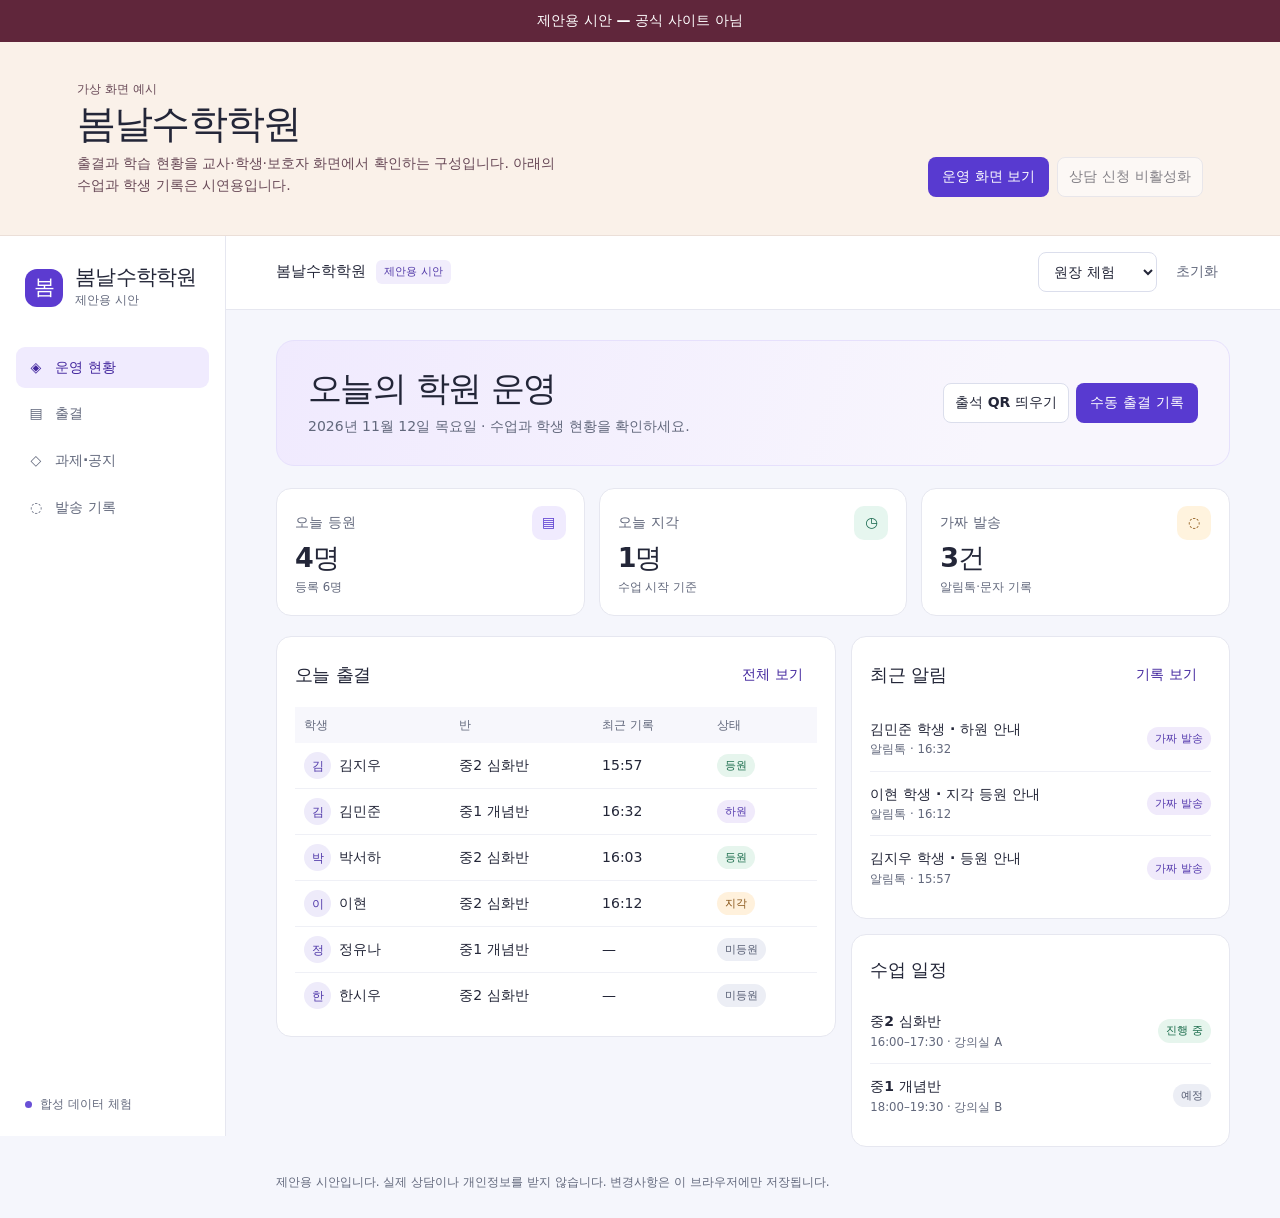
==== bomnal/index.html @ d490b88b "Publish static academy project demonstrations" ====
<!doctype html>
<html lang="ko">
<head>
  <meta charset="utf-8">
  <meta name="viewport" content="width=device-width, initial-scale=1">
  <meta name="robots" content="noindex,nofollow,noarchive,nosnippet">
  <meta name="color-scheme" content="light">
  <meta name="referrer" content="no-referrer">
  <meta http-equiv="Content-Security-Policy" content="default-src 'self'; style-src 'self'; script-src 'self'; img-src 'self'; media-src 'self' blob:; connect-src 'none'; object-src 'none'; form-action 'none'; base-uri 'none'">
  <meta name="description" content="봄날수학학원 제안용 시안입니다. 공식 사이트가 아니며 실제 상담을 받지 않습니다.">
  <title>봄날수학학원 · 제안용 시안</title>
  <link rel="stylesheet" href="../style.css">
  <script src="../assets/qr-vendor.js" defer></script>
  <script src="../demo.js" defer></script>
</head>
<body data-demo="bomnal">
  <a class="skip" href="#content">본문으로 이동</a>
  <div class="proposal-banner">제안용 시안 — 공식 사이트 아님</div>
  <section class="proposal-intro" aria-labelledby="proposal-title">
    <div>
      <p class="proposal-label">가상 화면 예시</p>
      <h1 id="proposal-title">봄날수학학원</h1>
      <p>출결과 학습 현황을 교사·학생·보호자 화면에서 확인하는 구성입니다. 아래의 수업과 학생 기록은 시연용입니다.</p>
    </div>
    <div class="proposal-actions">
      <a class="primary proposal-jump" href="#content">운영 화면 보기</a>
      <button class="secondary" type="button" disabled>상담 신청 비활성화</button>
    </div>
  </section>
  <div class="shell">
    <aside class="rail" aria-label="학원 메뉴">
      <div class="brand">
        <span class="monogram" aria-hidden="true">봄</span>
        <div><strong>봄날수학학원</strong><span>제안용 시안</span></div>
      </div>
      <nav class="navigation" id="navigation" aria-label="화면 선택"></nav>
      <div class="rail-foot"><span class="demo-dot" aria-hidden="true"></span>합성 데이터 체험</div>
    </aside>
    <div class="workspace">
      <header class="topbar">
        <div class="school"><strong>봄날수학학원</strong><span>제안용 시안</span></div>
        <div class="top-actions">
          <label for="role" class="sr-only">체험 역할</label>
          <select id="role">
            <option value="owner">원장 체험</option>
            <option value="teacher">선생님 체험</option>
            <option value="student">학생 체험</option>
            <option value="parent">보호자 체험</option>
          </select>
          <button id="reset" class="ghost" type="button">초기화</button>
        </div>
      </header>
      <main id="content" tabindex="-1"></main>
      <footer>제안용 시안입니다. 실제 상담이나 개인정보를 받지 않습니다. 변경사항은 이 브라우저에만 저장됩니다.</footer>
    </div>
  </div>
  <dialog id="dialog" aria-labelledby="dialog-title"></dialog>
  <div id="feedback" class="toast" role="status" aria-live="polite" hidden></div>
  <noscript>데모 화면을 보려면 브라우저에서 JavaScript를 켜 주세요.</noscript>
</body>
</html>
---- style.css ----
:root {
  color: #232638;
  background: #f5f6fc;
  font: 14px/1.55 Inter, Pretendard, "Noto Sans KR", "Malgun Gothic", system-ui, sans-serif;
  font-synthesis: none;
  --ink: #232638;
  --muted: #62687c;
  --purple: #583ad0;
  --purple-dark: #43279e;
  --tint: #f0ebfe;
  --line: #e6e7f0;
  --white: #fff;
}
*, *::before, *::after { box-sizing: border-box; }
body { margin: 0; }
button, select { font: inherit; }
button, select { cursor: pointer; }
button:focus-visible, select:focus-visible, a:focus-visible { outline: 3px solid #7056de; outline-offset: 3px; }
button[disabled] { cursor: default; opacity: .55; }
button { min-height: 39px; }
h1, h2, h3, p { margin: 0; }
a { color: inherit; }
.sr-only, .skip:not(:focus) { position: absolute; width: 1px; height: 1px; padding: 0; clip-path: inset(50%); overflow: hidden; white-space: nowrap; }
.skip:focus { position: fixed; z-index: 4; left: 12px; top: 12px; padding: 10px 14px; background: white; }
.proposal-banner { position: sticky; top: 0; z-index: 2; padding: 10px 16px; color: #fff; background: #60263b; text-align: center; font-size: 14px; font-weight: 780; }
.proposal-intro { padding: clamp(20px, 4vw, 38px) clamp(16px, 6vw, 78px); border-bottom: 1px solid #ebdfd8; background: #faf1e9; display: flex; flex-wrap: wrap; align-items: end; justify-content: space-between; gap: 16px; }
.proposal-intro h1 { margin: 4px 0 6px; font-size: clamp(25px, 5vw, 39px); line-height: 1.15; letter-spacing: -.045em; }
.proposal-intro p { max-width: 54ch; color: #684957; }
.proposal-label { font-weight: 760; font-size: 12px; }
.proposal-actions { display: flex; align-items: center; flex-wrap: wrap; gap: 8px; }
.proposal-jump { display: inline-block; text-decoration: none; }
[data-demo="bomnal"] .rail { top: 41px; }
[data-demo="bomnal"] #content { scroll-margin-top: 48px; }
.shell { min-height: 100vh; display: grid; grid-template-columns: 226px minmax(0, 1fr); }
.rail { position: sticky; top: 0; height: 100vh; display: flex; flex-direction: column; padding: 29px 16px 22px; background: #fff; border-right: 1px solid var(--line); }
.brand { display: flex; align-items: center; gap: 12px; margin: 0 9px 36px; }
.brand strong { display: block; line-height: 1.16; font-size: 21px; letter-spacing: -.035em; }
.brand div span, .rail-foot { font-size: 12px; color: var(--muted); }
.monogram { display: grid; place-items: center; width: 38px; height: 38px; border-radius: 12px; background: #5c3bd0; color: white; font: 800 21px/1 system-ui, sans-serif; }
.navigation { display: grid; gap: 5px; }
.nav-button { border: 0; padding: 10px 12px; border-radius: 9px; background: transparent; color: var(--muted); display: flex; align-items: center; gap: 11px; text-align: left; white-space: nowrap; font-weight: 620; }
.nav-button:hover, .nav-button[aria-current="page"] { background: var(--tint); color: var(--purple-dark); }
.nav-button > span { min-width: 16px; text-align: center; }
.rail-foot { margin: auto 9px 0; display: flex; align-items: center; gap: 8px; }
.demo-dot { width: 7px; height: 7px; border-radius: 50%; background: #6950d6; }
.workspace { min-width: 0; }
.topbar { min-height: 74px; padding: 12px clamp(20px, 4vw, 50px); border-bottom: 1px solid var(--line); background: #fff; display: flex; gap: 14px; justify-content: space-between; align-items: center; }
.school { display: flex; gap: 10px; align-items: center; flex-wrap: wrap; }
.school strong { font-size: 15px; }
.school span, .tag { padding: 3px 8px; color: #5239a8; background: #f1edfc; border-radius: 6px; font-size: 11px; font-weight: 740; white-space: nowrap; }
.top-actions { display: flex; gap: 7px; flex-shrink: 0; }
select, .ghost, .secondary { color: var(--ink); border: 1px solid #dbdeec; border-radius: 8px; background: #fff; padding: 8px 11px; font-weight: 650; }
.ghost { border-color: transparent; color: var(--muted); }
.ghost:hover, .secondary:hover { background: #f5f3fd; color: var(--purple-dark); }
.primary, .text-button { border: 1px solid transparent; border-radius: 8px; padding: 8px 13px; font-weight: 730; }
.primary { background: var(--purple); color: #fff; }
.primary:hover { background: var(--purple-dark); }
.text-button { color: var(--purple-dark); background: none; }
.text-button:hover { background: var(--tint); }
.danger { color: #a32b4b; }
#content { max-width: 1320px; padding: 30px clamp(20px, 4vw, 50px) 22px; margin: auto; }
.hero { padding: 27px 31px; border: 1px solid #e6e0fc; border-radius: 18px; background: linear-gradient(105deg, #f0eafe, #f8f6fd 75%); margin-bottom: 22px; display: flex; align-items: center; justify-content: space-between; gap: 18px; }
.hero h1, .page-title { font-size: clamp(23px, 3.1vw, 34px); font-weight: 790; line-height: 1.2; letter-spacing: -.045em; }
.hero p, .subtitle { margin-top: 8px; color: var(--muted); }
.page-head { display: flex; gap: 12px; flex-wrap: wrap; justify-content: space-between; align-items: flex-start; margin: 1px 0 22px; }
.metrics { display: grid; grid-template-columns: repeat(3, minmax(0, 1fr)); gap: 14px; margin: 0 0 20px; }
.metric, .panel { border: 1px solid var(--line); background: var(--white); border-radius: 15px; }
.metric { padding: 17px 18px; }
.metric-top { display: flex; align-items: center; justify-content: space-between; gap: 5px; color: var(--muted); font-weight: 650; }
.metric-icon { display: grid; place-items: center; width: 34px; height: 34px; border-radius: 10px; background: var(--tint); color: var(--purple); flex: none; }
.metric:nth-child(2) .metric-icon { color: #18684e; background: #e6f6ef; }
.metric:nth-child(3) .metric-icon { color: #87500f; background: #fff3de; }
.metric strong { display: block; font-size: 27px; letter-spacing: -.035em; line-height: 1.35; }
.metric small { color: var(--muted); }
.columns { display: grid; grid-template-columns: minmax(0, 1.48fr) minmax(0, 1fr); align-items: start; gap: 15px; }
.panel { min-width: 0; padding: 18px; }
.panel + .panel.stack { margin-top: 15px; }
.panel-head { display: flex; gap: 8px; align-items: center; justify-content: space-between; margin-bottom: 12px; min-height: 34px; }
.panel-head h2 { font-size: 18px; letter-spacing: -.028em; }
.table-scroll { overflow-x: auto; }
table { border-collapse: collapse; width: 100%; text-align: left; white-space: nowrap; }
th { color: var(--muted); background: #f7f7fc; font-size: 12px; font-weight: 680; }
th, td { padding: 9px; }
td { border-bottom: 1px solid #eff0f6; }
tr:last-child td { border-bottom: 0; }
.status { display: inline-flex; align-items: center; border-radius: 20px; padding: 3px 8px; white-space: nowrap; font-size: 11px; font-weight: 780; }
.status.green { color: #176a49; background: #e6f5ed; }
.status.orange { color: #865214; background: #fff1dc; }
.status.purple { color: #553aae; background: #f0eafb; }
.status.neutral { color: #545b71; background: #eceef5; }
.status.red { color: #9b3050; background: #fdebf0; }
.item-list { list-style: none; margin: 0; padding: 0; }
.item { display: flex; gap: 12px; align-items: center; justify-content: space-between; padding: 12px 0; border-bottom: 1px solid #eff0f6; }
.item:last-child { border-bottom: 0; }
.item strong, .item small { display: block; }
.item small, .note, footer { color: var(--muted); }
.item .actions { justify-content: flex-end; }
.actions { display: flex; gap: 7px; align-items: center; flex-wrap: wrap; }
.name { display: flex; align-items: center; gap: 8px; }
.avatar { width: 27px; height: 27px; display: grid; place-items: center; flex: none; border-radius: 50%; background: #eeebfa; color: #4f37a9; font-size: 12px; font-weight: 760; }
.empty { padding: 17px 4px; color: var(--muted); }
.progress { width: 100%; height: 8px; border: 0; border-radius: 12px; appearance: none; background: #ebebf4; }
.progress::-webkit-progress-bar { background: #ebebf4; border-radius: 12px; }
.progress::-webkit-progress-value { background: var(--purple); border-radius: 12px; }
.progress::-moz-progress-bar { background: var(--purple); border-radius: 12px; }
.media-preview { color: #fff; background: radial-gradient(ellipse at 35% 35%, #6d55ce, #2c245f 72%); border-radius: 12px; margin-bottom: 16px; display: grid; place-content: center; min-height: 138px; text-align: center; padding: 14px; }
.media-preview strong { font-size: 19px; }
.media-preview small { color: #eae2fd; }
.mock-qr { width: 130px; height: 130px; border: 8px solid #eeebf7; border-radius: 8px; margin: 0 auto 3px; background: conic-gradient(#403579 25%, #f8f7fc 0 50%, #403579 0 75%, #f8f7fc 0) 0 0 / 15px 15px; }
.live-qr { display: block; width: min(300px, 100%); height: auto; margin-inline: auto; border: 1px solid var(--line); border-radius: 10px; background: #fff; image-rendering: pixelated; }
.qr-camera { display: block; width: 100%; min-height: 160px; max-height: 45vh; aspect-ratio: 4 / 3; object-fit: contain; border-radius: 12px; background: #202139; }
.progress-description { display: flex; justify-content: space-between; gap: 10px; margin-top: 5px; color: var(--muted); font-size: 12px; }
.parent-picker { display: flex; gap: 7px; margin-bottom: 14px; flex-wrap: wrap; }
.parent-picker [aria-pressed="true"] { background: var(--tint); color: var(--purple-dark); border-color: #c9baf1; }
footer { max-width: 1320px; margin: auto; padding: 4px clamp(20px, 4vw, 50px) 27px; font-size: 12px; }
dialog { width: min(480px, calc(100% - 28px)); border: 0; border-radius: 17px; padding: 24px; color: var(--ink); box-shadow: 0 14px 66px #20123b49; }
dialog::backdrop { background: #261d4a75; }
dialog h2 { margin-bottom: 14px; }
dialog .dialog-body { display: grid; gap: 13px; }
dialog label { display: grid; gap: 5px; font-weight: 670; }
dialog .note { font-size: 12px; }
.dialog-actions { display: flex; justify-content: flex-end; gap: 7px; margin-top: 4px; }
.toast { position: fixed; bottom: 20px; right: 20px; z-index: 3; max-width: calc(100% - 40px); background: #29233f; color: white; border-radius: 10px; padding: 12px 16px; box-shadow: 0 6px 24px #24194030; }
@media (max-width: 950px) { .shell { grid-template-columns: 185px minmax(0, 1fr); } .columns { grid-template-columns: minmax(0, 1fr); } }
@media (max-width: 720px) {
  .shell { display: flex; flex-direction: column; }
  .rail { position: static; height: auto; padding: 12px 13px 9px; border: 0; border-bottom: 1px solid var(--line); }
  .brand { margin: 0 0 9px; }
  .brand strong { font-size: 17px; }
  .monogram { width: 31px; height: 31px; border-radius: 9px; font-size: 17px; }
  .navigation { display: flex; overflow-x: auto; padding: 1px 1px 4px; }
  .nav-button { flex: none; padding: 6px 9px; gap: 6px; font-size: 12px; }
  .rail-foot { display: none; }
  .topbar { min-height: 58px; padding: 9px 13px; }
  .school { gap: 3px 6px; }
  .school strong { font-size: 12px; }
  .school span { font-size: 10px; padding: 2px 4px; }
  .top-actions { gap: 3px; }
  .top-actions select, .top-actions button { padding: 6px; font-size: 12px; }
  #content { padding: 18px 13px; }
  .hero { flex-wrap: wrap; padding: 18px; margin-bottom: 14px; }
  .metrics { gap: 6px; margin-bottom: 14px; }
  .metric { padding: 8px; }
  .metric-top { font-size: 11px; }
  .metric strong { font-size: 23px; }
  .metric small { font-size: 10px; }
  .metric-icon { width: 25px; height: 25px; }
  .panel { padding: 13px; }
  footer { padding: 2px 13px 18px; }
}
@media (max-width: 370px) { .metric-icon { display: none; } .school span { display: none; } }
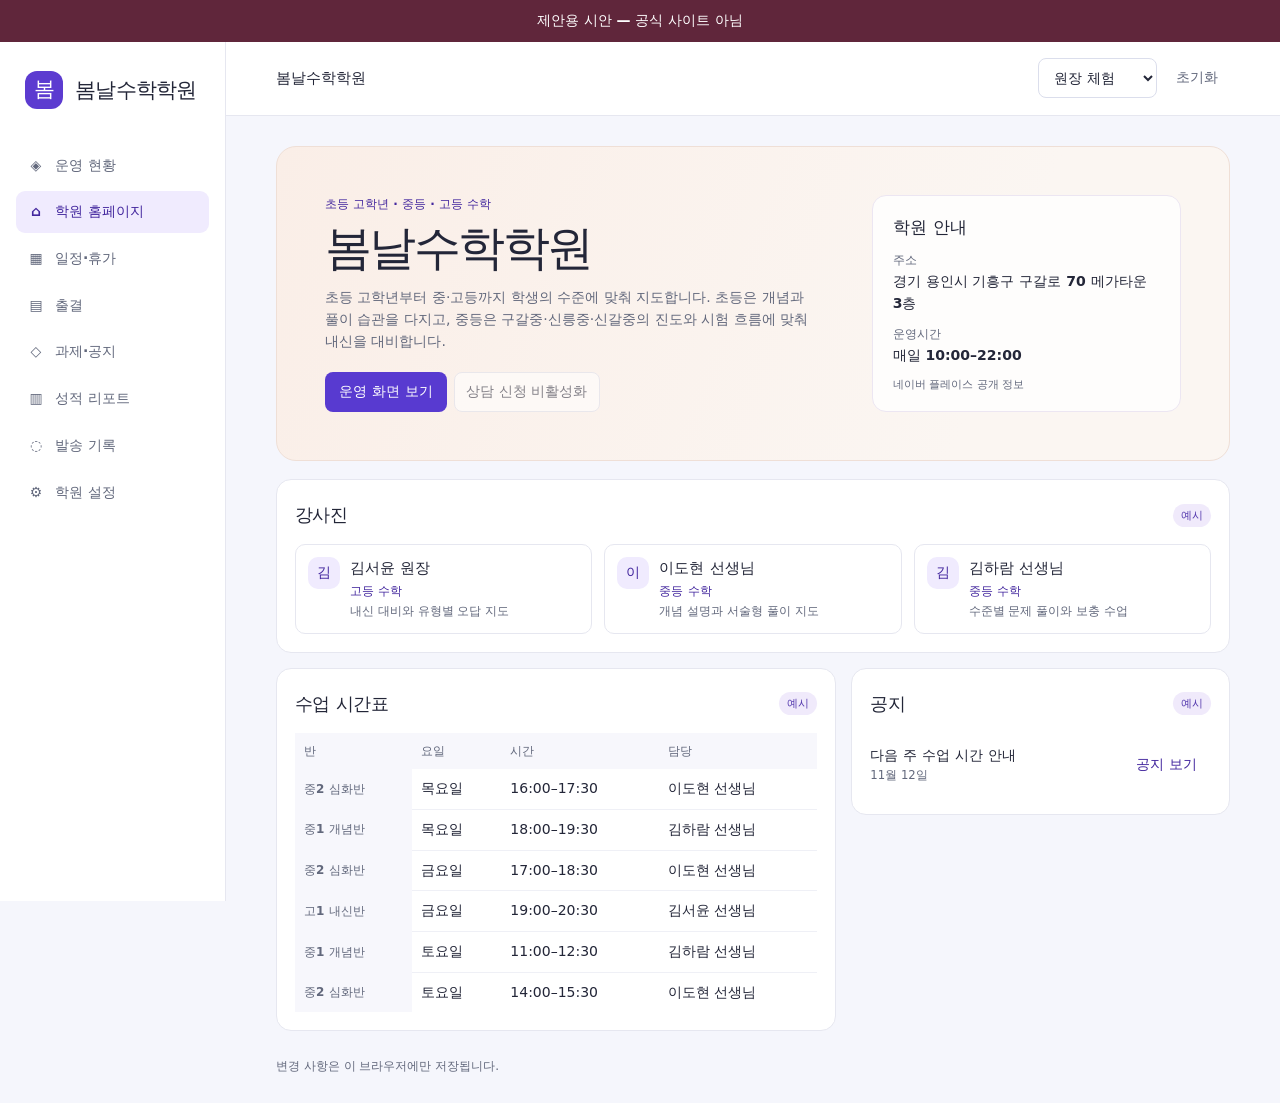
==== commit 11e8f02e: "Expand the academy demonstrations and update the walkthrough" ====
--- a/bomnal/index.html
+++ b/bomnal/index.html
@@ -6,7 +6,7 @@
   <meta name="robots" content="noindex,nofollow,noarchive,nosnippet">
   <meta name="color-scheme" content="light">
   <meta name="referrer" content="no-referrer">
-  <meta http-equiv="Content-Security-Policy" content="default-src 'self'; style-src 'self'; script-src 'self'; img-src 'self'; media-src 'self' blob:; connect-src 'none'; object-src 'none'; form-action 'none'; base-uri 'none'">
+  <meta http-equiv="Content-Security-Policy" content="default-src 'self'; style-src 'self'; script-src 'self'; img-src 'self' blob:; media-src 'self' blob:; connect-src 'none'; object-src 'none'; form-action 'none'; base-uri 'none'">
   <meta name="description" content="봄날수학학원 제안용 시안입니다. 공식 사이트가 아니며 실제 상담을 받지 않습니다.">
   <title>봄날수학학원 · 제안용 시안</title>
   <link rel="stylesheet" href="../style.css">
@@ -16,29 +16,17 @@
 <body data-demo="bomnal">
   <a class="skip" href="#content">본문으로 이동</a>
   <div class="proposal-banner">제안용 시안 — 공식 사이트 아님</div>
-  <section class="proposal-intro" aria-labelledby="proposal-title">
-    <div>
-      <p class="proposal-label">가상 화면 예시</p>
-      <h1 id="proposal-title">봄날수학학원</h1>
-      <p>출결과 학습 현황을 교사·학생·보호자 화면에서 확인하는 구성입니다. 아래의 수업과 학생 기록은 시연용입니다.</p>
-    </div>
-    <div class="proposal-actions">
-      <a class="primary proposal-jump" href="#content">운영 화면 보기</a>
-      <button class="secondary" type="button" disabled>상담 신청 비활성화</button>
-    </div>
-  </section>
   <div class="shell">
     <aside class="rail" aria-label="학원 메뉴">
       <div class="brand">
         <span class="monogram" aria-hidden="true">봄</span>
-        <div><strong>봄날수학학원</strong><span>제안용 시안</span></div>
+        <div><strong>봄날수학학원</strong></div>
       </div>
       <nav class="navigation" id="navigation" aria-label="화면 선택"></nav>
-      <div class="rail-foot"><span class="demo-dot" aria-hidden="true"></span>합성 데이터 체험</div>
     </aside>
     <div class="workspace">
       <header class="topbar">
-        <div class="school"><strong>봄날수학학원</strong><span>제안용 시안</span></div>
+        <div class="school"><strong>봄날수학학원</strong></div>
         <div class="top-actions">
           <label for="role" class="sr-only">체험 역할</label>
           <select id="role">
@@ -51,7 +39,7 @@
         </div>
       </header>
       <main id="content" tabindex="-1"></main>
-      <footer>제안용 시안입니다. 실제 상담이나 개인정보를 받지 않습니다. 변경사항은 이 브라우저에만 저장됩니다.</footer>
+      <footer>변경 사항은 이 브라우저에만 저장됩니다.</footer>
     </div>
   </div>
   <dialog id="dialog" aria-labelledby="dialog-title"></dialog>
--- a/style.css
+++ b/style.css
@@ -13,9 +13,9 @@
 }
 *, *::before, *::after { box-sizing: border-box; }
 body { margin: 0; }
-button, select { font: inherit; }
+button, select, input { font: inherit; }
 button, select { cursor: pointer; }
-button:focus-visible, select:focus-visible, a:focus-visible { outline: 3px solid #7056de; outline-offset: 3px; }
+button:focus-visible, select:focus-visible, input:focus-visible, a:focus-visible, .file-choice:focus-within { outline: 3px solid #7056de; outline-offset: 3px; }
 button[disabled] { cursor: default; opacity: .55; }
 button { min-height: 39px; }
 h1, h2, h3, p { margin: 0; }
@@ -23,26 +23,17 @@
 .sr-only, .skip:not(:focus) { position: absolute; width: 1px; height: 1px; padding: 0; clip-path: inset(50%); overflow: hidden; white-space: nowrap; }
 .skip:focus { position: fixed; z-index: 4; left: 12px; top: 12px; padding: 10px 14px; background: white; }
 .proposal-banner { position: sticky; top: 0; z-index: 2; padding: 10px 16px; color: #fff; background: #60263b; text-align: center; font-size: 14px; font-weight: 780; }
-.proposal-intro { padding: clamp(20px, 4vw, 38px) clamp(16px, 6vw, 78px); border-bottom: 1px solid #ebdfd8; background: #faf1e9; display: flex; flex-wrap: wrap; align-items: end; justify-content: space-between; gap: 16px; }
-.proposal-intro h1 { margin: 4px 0 6px; font-size: clamp(25px, 5vw, 39px); line-height: 1.15; letter-spacing: -.045em; }
-.proposal-intro p { max-width: 54ch; color: #684957; }
-.proposal-label { font-weight: 760; font-size: 12px; }
-.proposal-actions { display: flex; align-items: center; flex-wrap: wrap; gap: 8px; }
-.proposal-jump { display: inline-block; text-decoration: none; }
-[data-demo="bomnal"] .rail { top: 41px; }
-[data-demo="bomnal"] #content { scroll-margin-top: 48px; }
+.general-banner { background: #393067; }
 .shell { min-height: 100vh; display: grid; grid-template-columns: 226px minmax(0, 1fr); }
-.rail { position: sticky; top: 0; height: 100vh; display: flex; flex-direction: column; padding: 29px 16px 22px; background: #fff; border-right: 1px solid var(--line); }
+.rail { position: sticky; top: 41px; height: calc(100dvh - 41px); overflow-y: auto; display: flex; flex-direction: column; padding: 29px 16px 22px; background: #fff; border-right: 1px solid var(--line); }
 .brand { display: flex; align-items: center; gap: 12px; margin: 0 9px 36px; }
 .brand strong { display: block; line-height: 1.16; font-size: 21px; letter-spacing: -.035em; }
-.brand div span, .rail-foot { font-size: 12px; color: var(--muted); }
+.brand div span { font-size: 12px; color: var(--muted); }
 .monogram { display: grid; place-items: center; width: 38px; height: 38px; border-radius: 12px; background: #5c3bd0; color: white; font: 800 21px/1 system-ui, sans-serif; }
 .navigation { display: grid; gap: 5px; }
 .nav-button { border: 0; padding: 10px 12px; border-radius: 9px; background: transparent; color: var(--muted); display: flex; align-items: center; gap: 11px; text-align: left; white-space: nowrap; font-weight: 620; }
 .nav-button:hover, .nav-button[aria-current="page"] { background: var(--tint); color: var(--purple-dark); }
 .nav-button > span { min-width: 16px; text-align: center; }
-.rail-foot { margin: auto 9px 0; display: flex; align-items: center; gap: 8px; }
-.demo-dot { width: 7px; height: 7px; border-radius: 50%; background: #6950d6; }
 .workspace { min-width: 0; }
 .topbar { min-height: 74px; padding: 12px clamp(20px, 4vw, 50px); border-bottom: 1px solid var(--line); background: #fff; display: flex; gap: 14px; justify-content: space-between; align-items: center; }
 .school { display: flex; gap: 10px; align-items: center; flex-wrap: wrap; }
@@ -58,7 +49,7 @@
 .text-button { color: var(--purple-dark); background: none; }
 .text-button:hover { background: var(--tint); }
 .danger { color: #a32b4b; }
-#content { max-width: 1320px; padding: 30px clamp(20px, 4vw, 50px) 22px; margin: auto; }
+#content { max-width: 1320px; padding: 30px clamp(20px, 4vw, 50px) 22px; margin: auto; scroll-margin-top: 48px; }
 .hero { padding: 27px 31px; border: 1px solid #e6e0fc; border-radius: 18px; background: linear-gradient(105deg, #f0eafe, #f8f6fd 75%); margin-bottom: 22px; display: flex; align-items: center; justify-content: space-between; gap: 18px; }
 .hero h1, .page-title { font-size: clamp(23px, 3.1vw, 34px); font-weight: 790; line-height: 1.2; letter-spacing: -.045em; }
 .hero p, .subtitle { margin-top: 8px; color: var(--muted); }
@@ -121,6 +112,44 @@
 dialog .note { font-size: 12px; }
 .dialog-actions { display: flex; justify-content: flex-end; gap: 7px; margin-top: 4px; }
 .toast { position: fixed; bottom: 20px; right: 20px; z-index: 3; max-width: calc(100% - 40px); background: #29233f; color: white; border-radius: 10px; padding: 12px 16px; box-shadow: 0 6px 24px #24194030; }
+.academy-hero { display: grid; grid-template-columns: minmax(0, 1.3fr) minmax(230px, .8fr); gap: clamp(20px, 4vw, 44px); align-items: end; margin-bottom: 18px; padding: clamp(22px, 4vw, 48px); border-radius: 20px; border: 1px solid #e7e0fa; background: linear-gradient(110deg, #ece6fc, #f7f4fb 74%); }
+[data-demo="bomnal"] .academy-hero { background: linear-gradient(110deg, #faeee7, #fbf6f2 74%); border-color: #efdfd6; }
+.academy-hero h1 { margin: 8px 0 12px; font-size: clamp(29px, 5vw, 47px); line-height: 1.15; letter-spacing: -.055em; }
+.academy-hero p { color: var(--muted); max-width: 55ch; }
+.academy-hero .academy-eyebrow { color: var(--purple-dark); font-size: 12px; font-weight: 760; }
+.academy-hero .actions { margin-top: 20px; }
+.academy-card { padding: 18px 20px; border: 1px solid #ece6f2; border-radius: 14px; background: #fffc; }
+.academy-card h2 { font-size: 17px; }
+.academy-card .note { font-size: 11px; margin-top: 9px; }
+.school-contact, .settings-grid { display: grid; gap: 10px; margin: 10px 0 0; }
+.school-contact dt, .settings-grid dt { color: var(--muted); font-size: 12px; font-weight: 680; }
+.school-contact dd, .settings-grid dd { margin: 2px 0 0; font-weight: 700; overflow-wrap: anywhere; }
+.website-sections { display: grid; gap: 15px; }
+.teacher-cards { display: grid; grid-template-columns: repeat(3, minmax(0, 1fr)); gap: 12px; }
+.teacher-cards article { display: flex; align-items: flex-start; gap: 10px; border: 1px solid var(--line); padding: 12px; border-radius: 10px; }
+.teacher-cards h3 { font-size: 15px; }
+.teacher-cards strong { font-size: 12px; color: var(--purple-dark); }
+.teacher-cards .note { font-size: 12px; }
+.teacher-initial { width: 32px; height: 32px; display: grid; place-items: center; flex: none; border-radius: 10px; background: var(--tint); color: var(--purple-dark); font-weight: 760; }
+.class-summary + .class-summary { margin-top: 17px; padding-top: 15px; border-top: 1px solid var(--line); }
+.class-summary h3, .calendar-agenda h3 { font-size: 15px; }
+.overview-bar { margin-top: 8px; }
+.overview-bar > div { display: flex; justify-content: space-between; gap: 10px; }
+.overview-bar strong { font-variant-numeric: tabular-nums; }
+.calendar-days { display: grid; grid-template-columns: repeat(6, minmax(0, 1fr)); gap: 6px; margin: 2px 0 17px; }
+.day-button { display: grid; justify-items: center; gap: 2px; padding: 7px 3px; border: 1px solid var(--line); border-radius: 9px; background: #fff; color: var(--muted); }
+.day-button strong { font-size: 16px; color: var(--ink); }
+.day-button[aria-pressed="true"] { background: var(--tint); color: var(--purple-dark); border-color: #d7c9fa; }
+.field-inline { display: flex; align-items: center; flex-wrap: wrap; gap: 10px; font-weight: 670; }
+.field-inline select { max-width: 100%; }
+.settings-grid { grid-template-columns: repeat(2, minmax(0, 1fr)); gap: 12px; margin-bottom: 15px; }
+.settings-grid > div { padding: 12px 14px; border-radius: 9px; border: 1px solid var(--line); }
+.score-chart { width: 100%; min-width: 0; }
+.score-chart canvas { display: block; width: 100%; height: 200px; }
+.file-choice { display: inline-grid; align-content: center; min-height: 42px; cursor: pointer; }
+.photo-preview { display: block; width: 100%; max-height: 42dvh; object-fit: contain; border-radius: 10px; background: #f5f3fc; }
+.photo-preview[hidden] { display: none; }
+dialog input[type="number"] { width: 100%; padding: 8px 11px; color: var(--ink); border: 1px solid #dbdeec; border-radius: 8px; }
 @media (max-width: 950px) { .shell { grid-template-columns: 185px minmax(0, 1fr); } .columns { grid-template-columns: minmax(0, 1fr); } }
 @media (max-width: 720px) {
   .shell { display: flex; flex-direction: column; }
@@ -128,9 +157,8 @@
   .brand { margin: 0 0 9px; }
   .brand strong { font-size: 17px; }
   .monogram { width: 31px; height: 31px; border-radius: 9px; font-size: 17px; }
-  .navigation { display: flex; overflow-x: auto; padding: 1px 1px 4px; }
-  .nav-button { flex: none; padding: 6px 9px; gap: 6px; font-size: 12px; }
-  .rail-foot { display: none; }
+  .navigation { grid-template-columns: repeat(3, minmax(0, 1fr)); gap: 4px; padding: 1px 1px 4px; }
+  .nav-button { min-width: 0; padding: 6px; gap: 5px; font-size: 12px; white-space: normal; }
   .topbar { min-height: 58px; padding: 9px 13px; }
   .school { gap: 3px 6px; }
   .school strong { font-size: 12px; }
@@ -146,6 +174,9 @@
   .metric small { font-size: 10px; }
   .metric-icon { width: 25px; height: 25px; }
   .panel { padding: 13px; }
+  .academy-hero { grid-template-columns: minmax(0, 1fr); padding: 20px; gap: 16px; }
+  .academy-card { padding: 13px; }
+  .teacher-cards { grid-template-columns: minmax(0, 1fr); gap: 8px; }
   footer { padding: 2px 13px 18px; }
 }
 @media (max-width: 370px) { .metric-icon { display: none; } .school span { display: none; } }
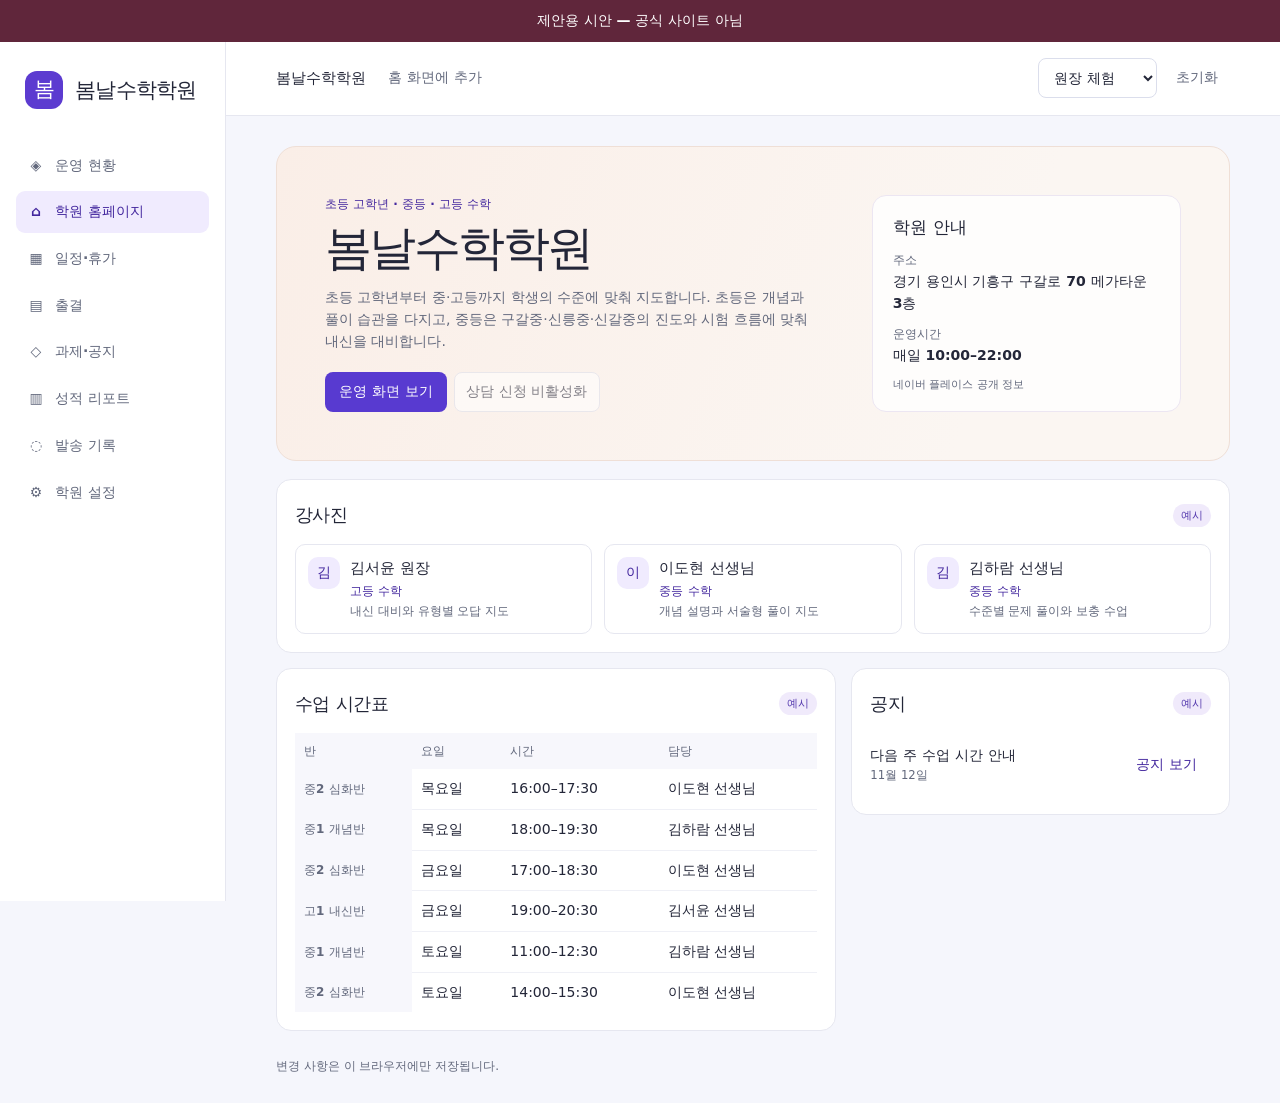
==== commit 14523a4c: "Polish mobile demo reports, home-screen access and walkthroughs" ====
--- a/bomnal/index.html
+++ b/bomnal/index.html
@@ -5,10 +5,13 @@
   <meta name="viewport" content="width=device-width, initial-scale=1">
   <meta name="robots" content="noindex,nofollow,noarchive,nosnippet">
   <meta name="color-scheme" content="light">
+  <meta name="theme-color" content="#60263b">
   <meta name="referrer" content="no-referrer">
-  <meta http-equiv="Content-Security-Policy" content="default-src 'self'; style-src 'self'; script-src 'self'; img-src 'self' blob:; media-src 'self' blob:; connect-src 'none'; object-src 'none'; form-action 'none'; base-uri 'none'">
+  <meta http-equiv="Content-Security-Policy" content="default-src 'self'; style-src 'self'; script-src 'self'; img-src 'self' blob:; media-src 'self' blob:; manifest-src 'self'; worker-src 'self'; connect-src 'none'; object-src 'none'; form-action 'none'; base-uri 'none'">
   <meta name="description" content="봄날수학학원 제안용 시안입니다. 공식 사이트가 아니며 실제 상담을 받지 않습니다.">
   <title>봄날수학학원 · 제안용 시안</title>
+  <link rel="manifest" href="manifest.webmanifest">
+  <link rel="apple-touch-icon" sizes="192x192" href="../assets/bomnal-icon-192.png">
   <link rel="stylesheet" href="../style.css">
   <script src="../assets/qr-vendor.js" defer></script>
   <script src="../demo.js" defer></script>
@@ -26,7 +29,7 @@
     </aside>
     <div class="workspace">
       <header class="topbar">
-        <div class="school"><strong>봄날수학학원</strong></div>
+        <div class="school"><strong>봄날수학학원</strong><button id="install-demo" class="ghost install-button" type="button">홈 화면에 추가</button></div>
         <div class="top-actions">
           <label for="role" class="sr-only">체험 역할</label>
           <select id="role">
--- a/style.css
+++ b/style.css
@@ -39,6 +39,7 @@
 .school { display: flex; gap: 10px; align-items: center; flex-wrap: wrap; }
 .school strong { font-size: 15px; }
 .school span, .tag { padding: 3px 8px; color: #5239a8; background: #f1edfc; border-radius: 6px; font-size: 11px; font-weight: 740; white-space: nowrap; }
+.install-button { white-space: nowrap; }
 .top-actions { display: flex; gap: 7px; flex-shrink: 0; }
 select, .ghost, .secondary { color: var(--ink); border: 1px solid #dbdeec; border-radius: 8px; background: #fff; padding: 8px 11px; font-weight: 650; }
 .ghost { border-color: transparent; color: var(--muted); }
@@ -110,6 +111,7 @@
 dialog .dialog-body { display: grid; gap: 13px; }
 dialog label { display: grid; gap: 5px; font-weight: 670; }
 dialog .note { font-size: 12px; }
+.install-steps { display: grid; gap: 8px; margin: 0; padding-inline-start: 23px; }
 .dialog-actions { display: flex; justify-content: flex-end; gap: 7px; margin-top: 4px; }
 .toast { position: fixed; bottom: 20px; right: 20px; z-index: 3; max-width: calc(100% - 40px); background: #29233f; color: white; border-radius: 10px; padding: 12px 16px; box-shadow: 0 6px 24px #24194030; }
 .academy-hero { display: grid; grid-template-columns: minmax(0, 1.3fr) minmax(230px, .8fr); gap: clamp(20px, 4vw, 44px); align-items: end; margin-bottom: 18px; padding: clamp(22px, 4vw, 48px); border-radius: 20px; border: 1px solid #e7e0fa; background: linear-gradient(110deg, #ece6fc, #f7f4fb 74%); }
@@ -144,12 +146,28 @@
 .field-inline select { max-width: 100%; }
 .settings-grid { grid-template-columns: repeat(2, minmax(0, 1fr)); gap: 12px; margin-bottom: 15px; }
 .settings-grid > div { padding: 12px 14px; border-radius: 9px; border: 1px solid var(--line); }
+.grade-report { container-type: inline-size; }
+.grade-cards { display: none; list-style: none; margin: 0; padding: 0; }
+.grade-card { border: 1px solid var(--line); border-radius: 11px; padding: 12px; }
+.grade-card-heading { display: flex; align-items: start; justify-content: space-between; gap: 8px; }
+.grade-card-heading h3 { min-width: 0; font-size: 15px; overflow-wrap: anywhere; }
+.grade-card dl { display: grid; grid-template-columns: repeat(2, minmax(0, 1fr)); gap: 8px 12px; margin: 10px 0 0; }
+.grade-card dt { color: var(--muted); font-size: 12px; }
+.grade-card dd { margin: 1px 0 0; font-weight: 650; overflow-wrap: anywhere; }
 .score-chart { width: 100%; min-width: 0; }
 .score-chart canvas { display: block; width: 100%; height: 200px; }
 .file-choice { display: inline-grid; align-content: center; min-height: 42px; cursor: pointer; }
 .photo-preview { display: block; width: 100%; max-height: 42dvh; object-fit: contain; border-radius: 10px; background: #f5f3fc; }
 .photo-preview[hidden] { display: none; }
 dialog input[type="number"] { width: 100%; padding: 8px 11px; color: var(--ink); border: 1px solid #dbdeec; border-radius: 8px; }
+@container (max-width: 550px) {
+  .grade-report .table-scroll { display: none; }
+  .grade-cards { display: grid; gap: 8px; }
+}
+@media (max-width: 720px), (max-width: 1024px) and (pointer: coarse) {
+  .grade-report .table-scroll { display: none; }
+  .grade-cards { display: grid; gap: 8px; }
+}
 @media (max-width: 950px) { .shell { grid-template-columns: 185px minmax(0, 1fr); } .columns { grid-template-columns: minmax(0, 1fr); } }
 @media (max-width: 720px) {
   .shell { display: flex; flex-direction: column; }
@@ -163,6 +181,7 @@
   .school { gap: 3px 6px; }
   .school strong { font-size: 12px; }
   .school span { font-size: 10px; padding: 2px 4px; }
+  .topbar .install-button { min-height: 29px; padding: 3px 6px; font-size: 12px; }
   .top-actions { gap: 3px; }
   .top-actions select, .top-actions button { padding: 6px; font-size: 12px; }
   #content { padding: 18px 13px; }
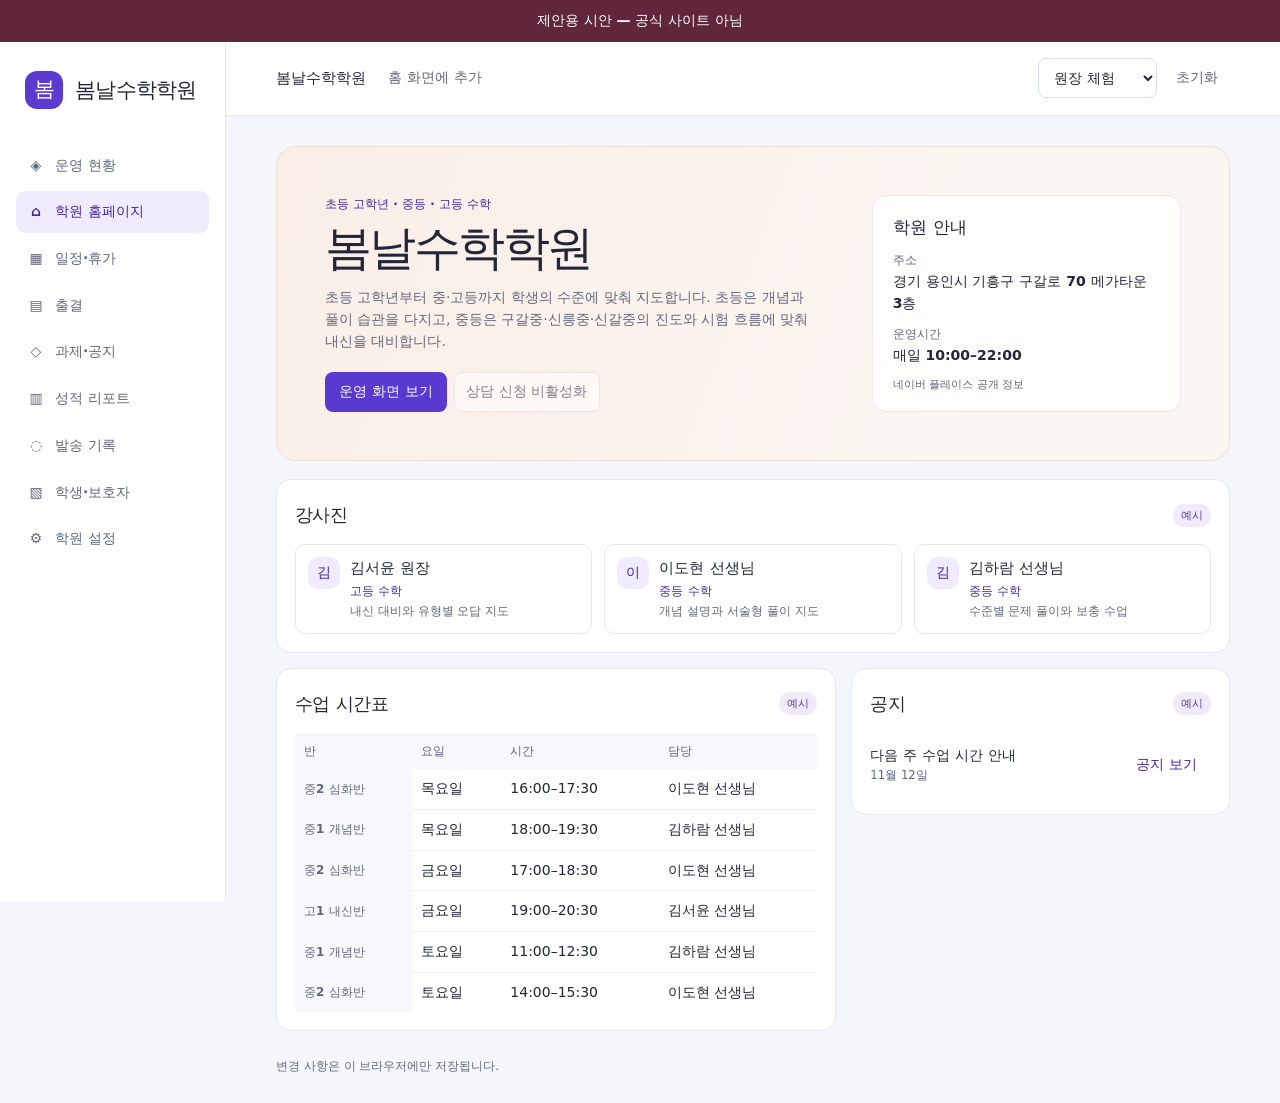
==== commit 0f717d35: "Add synthetic student and guardian roster import demo" ====
--- a/bomnal/index.html
+++ b/bomnal/index.html
@@ -14,6 +14,7 @@
   <link rel="apple-touch-icon" sizes="192x192" href="../assets/bomnal-icon-192.png">
   <link rel="stylesheet" href="../style.css">
   <script src="../assets/qr-vendor.js" defer></script>
+  <script src="../assets/roster-samples.js" defer></script>
   <script src="../demo.js" defer></script>
 </head>
 <body data-demo="bomnal">
--- a/style.css
+++ b/style.css
@@ -157,6 +157,20 @@
 .score-chart { width: 100%; min-width: 0; }
 .score-chart canvas { display: block; width: 100%; height: 200px; }
 .file-choice { display: inline-grid; align-content: center; min-height: 42px; cursor: pointer; }
+.roster-files { margin-top: 13px; }
+.roster-download { display: inline-grid; align-content: center; min-height: 42px; text-decoration: none; }
+.roster-examples { margin-top: 4px; }
+.roster-preview, .roster-message { border-top: 1px solid var(--line); margin-top: 14px; padding-top: 15px; }
+.roster-preview { display: grid; gap: 10px; }
+.roster-preview > button { justify-self: start; }
+.roster-rows { display: grid; grid-template-columns: repeat(auto-fit, minmax(min(100%, 245px), 1fr)); gap: 9px; margin: 0; padding: 0; list-style: none; }
+.roster-row { min-width: 0; padding: 12px; border: 1px solid var(--line); border-radius: 11px; }
+.roster-row-heading strong { font-size: 15px; }
+.roster-row-heading { display: flex; align-items: start; justify-content: space-between; flex-wrap: wrap; gap: 6px 10px; overflow-wrap: anywhere; }
+.roster-row dl { display: grid; gap: 5px; margin: 8px 0 0; }
+.roster-row dt { color: var(--muted); font-size: 12px; }
+.roster-row dd { margin: 0; font-weight: 650; overflow-wrap: anywhere; }
+.roster-errors { margin: 8px 0 0; padding-left: 16px; color: #9b3050; font-size: 13px; }
 .photo-preview { display: block; width: 100%; max-height: 42dvh; object-fit: contain; border-radius: 10px; background: #f5f3fc; }
 .photo-preview[hidden] { display: none; }
 dialog input[type="number"] { width: 100%; padding: 8px 11px; color: var(--ink); border: 1px solid #dbdeec; border-radius: 8px; }
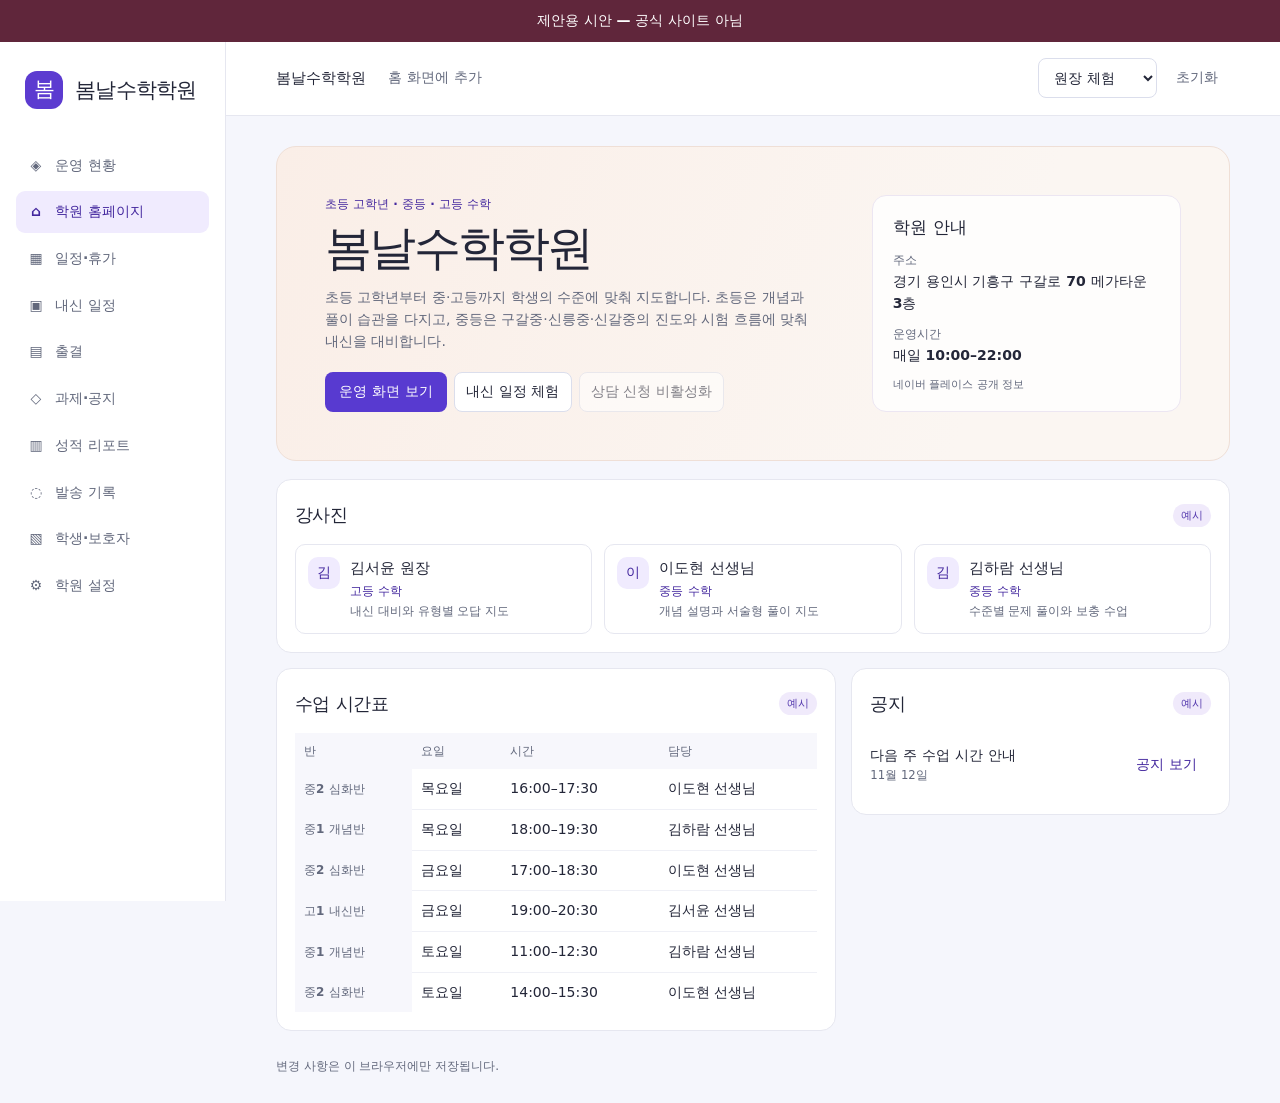
==== commit 8051985a: "Add synthetic school schedule preview to both demos" ====
--- a/bomnal/index.html
+++ b/bomnal/index.html
@@ -12,10 +12,11 @@
   <title>봄날수학학원 · 제안용 시안</title>
   <link rel="manifest" href="manifest.webmanifest">
   <link rel="apple-touch-icon" sizes="192x192" href="../assets/bomnal-icon-192.png">
-  <link rel="stylesheet" href="../style.css">
+  <link rel="stylesheet" href="../style.css?v=school-20261113">
   <script src="../assets/qr-vendor.js" defer></script>
-  <script src="../assets/roster-samples.js" defer></script>
-  <script src="../demo.js" defer></script>
+  <script src="../assets/roster-samples.js?v=roster-20261113" defer></script>
+  <script src="../assets/school-assessments.js?v=school-20261113" defer></script>
+  <script src="../demo.js?v=school-20261113" defer></script>
 </head>
 <body data-demo="bomnal">
   <a class="skip" href="#content">본문으로 이동</a>
--- a/style.css
+++ b/style.css
@@ -167,10 +167,16 @@
 .roster-row { min-width: 0; padding: 12px; border: 1px solid var(--line); border-radius: 11px; }
 .roster-row-heading strong { font-size: 15px; }
 .roster-row-heading { display: flex; align-items: start; justify-content: space-between; flex-wrap: wrap; gap: 6px 10px; overflow-wrap: anywhere; }
+.roster-class { margin: 1px 0; color: var(--purple-dark); font-size: 13px; font-weight: 650; }
 .roster-row dl { display: grid; gap: 5px; margin: 8px 0 0; }
 .roster-row dt { color: var(--muted); font-size: 12px; }
 .roster-row dd { margin: 0; font-weight: 650; overflow-wrap: anywhere; }
 .roster-errors { margin: 8px 0 0; padding-left: 16px; color: #9b3050; font-size: 13px; }
+.roster-invite-actions { margin-top: 12px; }
+.roster-slips { display: grid; gap: 8px; }
+.roster-slip { display: grid; grid-template-columns: minmax(0, 1fr) 80px; align-items: center; gap: 8px; padding: 11px; border: 1px dashed var(--line); border-radius: 8px; break-inside: avoid; }
+.roster-slip h3 { font-size: 14px; overflow-wrap: anywhere; }
+.roster-slip canvas { display: block; width: 100%; height: auto; image-rendering: pixelated; }
 .photo-preview { display: block; width: 100%; max-height: 42dvh; object-fit: contain; border-radius: 10px; background: #f5f3fc; }
 .photo-preview[hidden] { display: none; }
 dialog input[type="number"] { width: 100%; padding: 8px 11px; color: var(--ink); border: 1px solid #dbdeec; border-radius: 8px; }
@@ -213,3 +219,32 @@
   footer { padding: 2px 13px 18px; }
 }
 @media (max-width: 370px) { .metric-icon { display: none; } .school span { display: none; } }
+@media print {
+  body:has(#dialog[data-roster-print][open]) > :not(#dialog) { display: none !important; }
+  #dialog[data-roster-print][open] { position: static; width: 100%; max-width: none; max-height: none; margin: 0; padding: 0; overflow: visible; border: 0; border-radius: 0; box-shadow: none; }
+  #dialog[data-roster-print]::backdrop { display: none; }
+  #dialog[data-roster-print] .dialog-actions { display: none; }
+  #dialog[data-roster-print] .roster-slip { border-color: #888; }
+}
+
+.school-hero-title, .school-statuses { display: flex; align-items: center; flex-wrap: wrap; gap: 7px; }
+.school-hero .school-demo-note { font-size: 12px; }
+.school-context { margin-bottom: 12px; color: var(--purple-dark); font-weight: 700; }
+.school-events { display: grid; gap: 10px; list-style: none; margin: 0; padding: 0; }
+.school-event { border: 1px solid var(--line); border-radius: 12px; padding: 13px; }
+.school-event:focus-visible { outline: 3px solid #7056de; outline-offset: 2px; }
+.school-event-head, .school-event-footer { display: flex; align-items: start; justify-content: space-between; flex-wrap: wrap; gap: 5px 10px; }
+.school-event-head h3 { margin-top: 2px; font-size: 17px; letter-spacing: -.02em; }
+.school-event-date, .school-event-details dt { color: var(--muted); font-size: 12px; }
+.school-event-details { display: grid; gap: 5px; margin: 9px 0 0; }
+.school-event-details dd { margin: 0; overflow-wrap: anywhere; }
+.school-event-footer { align-items: center; margin-top: 9px; font-size: 12px; }
+.school-event-footer .actions button { min-height: 36px; }
+.school-checklist { display: flex; flex-wrap: wrap; gap: 4px 12px; min-width: 0; padding: 0; border: 0; margin: 7px 0 0; }
+.school-checklist legend { padding: 0; color: var(--muted); font-size: 12px; }
+.school-checklist label, .school-summary-toggle, dialog .school-evidence-control { display: inline-flex; align-items: center; gap: 7px; min-height: 36px; cursor: pointer; }
+.school-checklist input, .school-summary-toggle input, .school-evidence-control input { width: 16px; height: 16px; margin: 0; accent-color: var(--purple); }
+.school-summary-toggle { margin-bottom: 6px; font-weight: 700; }
+.school-date-input { width: 100%; min-width: 0; min-height: 40px; padding: 7px 10px; color: var(--ink); border: 1px solid #dbdeec; border-radius: 8px; }
+.school-demo-error { color: #9b3050; font-weight: 700; }
+.school-evidence-paper { display: grid; gap: 8px; padding: 16px; border: 1px solid var(--line); border-radius: 10px; background: #f7f7fc; }
